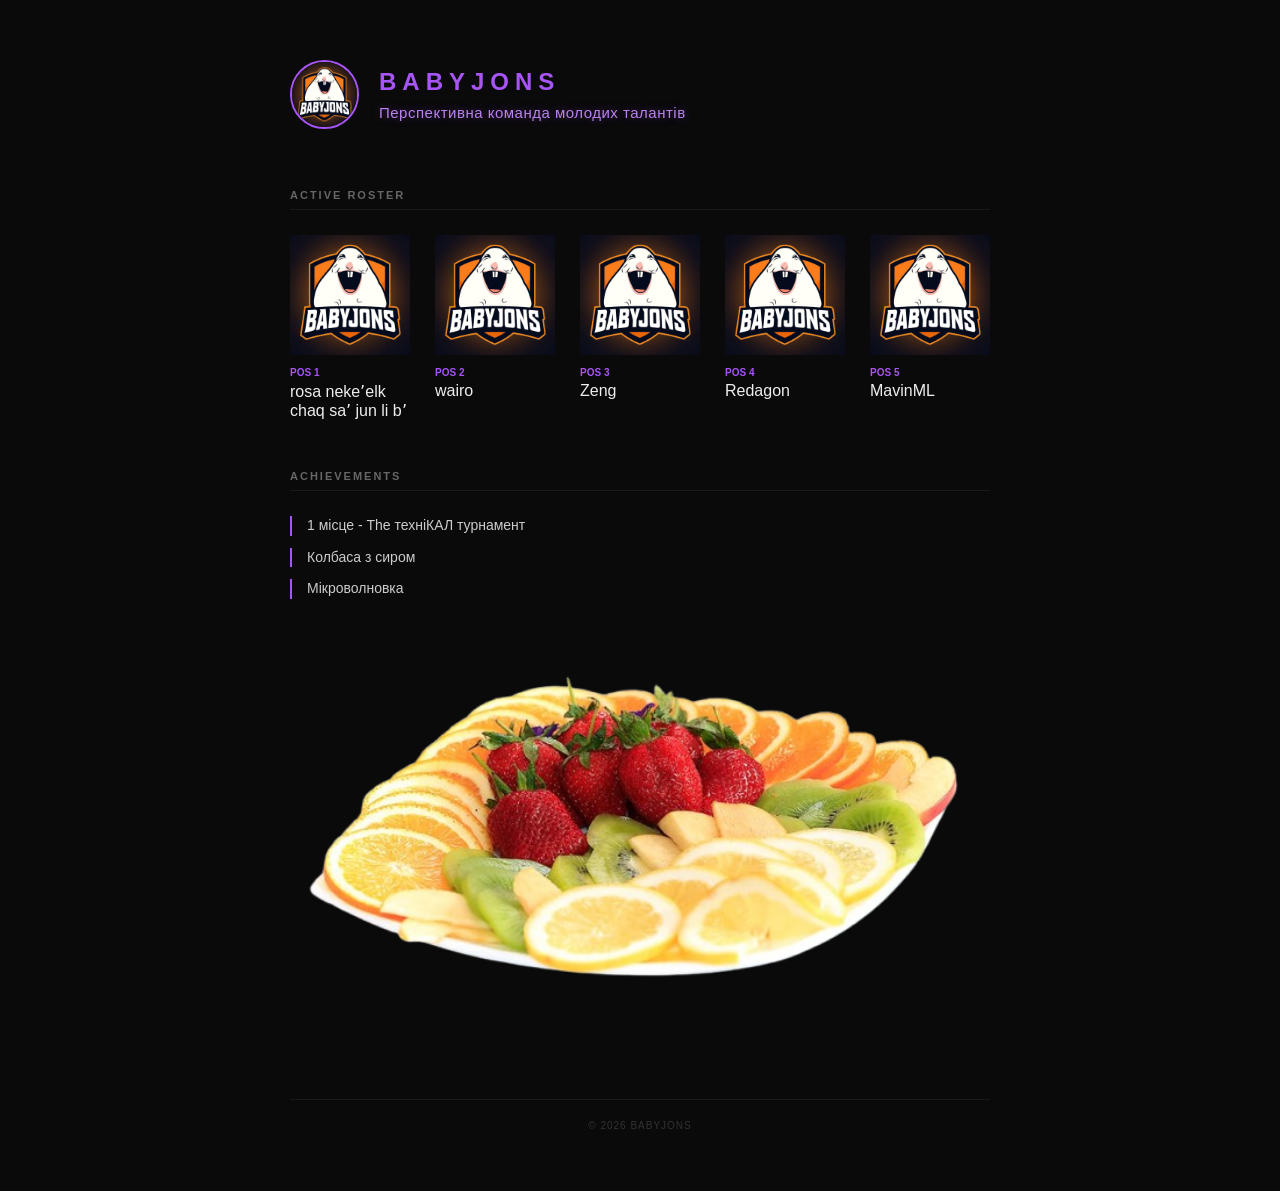
==== index.html @ e4e69b89 "Update index.html" ====
<!DOCTYPE html>
<html lang="en">
<head>
    <meta charset="UTF-8">
    <meta name="viewport" content="width=device-width, initial-scale=1.0">
    <title>BABYJONS | Official Website</title>
    <style>
        body {
            margin: 0;
            background-color: #0a0a0a;
            color: #ffffff;
            font-family: -apple-system, BlinkMacSystemFont, "Segoe UI", Roboto, sans-serif;
            display: flex;
            justify-content: center;
        }

        .container {
            width: 100%;
            max-width: 700px;
            padding: 60px 20px;
        }

        header { 
            margin-bottom: 60px; 
            display: flex;
            align-items: center;
            gap: 20px;
        }

        .header-logo {
            width: 65px;
            height: 65px;
            border-radius: 50%;
            object-fit: cover;
            border: 2px solid #a855f7;
            background-color: #1a1a1a;
        }

        .header-text h1 { 
            font-size: 24px; 
            letter-spacing: 6px; 
            text-transform: uppercase; 
            color: #a855f7;
            margin: 0;
        }

        .subtitle { 
            font-size: 15px; 
            color: #b982ee;  
            margin-top: 8px; 
            letter-spacing: 0.5px;
            font-weight: 500;
            text-shadow: 0 0 10px rgba(168, 85, 247, 0.4); 
        }

        section { margin-bottom: 50px; }

        h2 {
            font-size: 11px;
            text-transform: uppercase;
            letter-spacing: 2px;
            color: #666;
            border-bottom: 1px solid #1a1a1a;
            padding-bottom: 8px;
            margin-bottom: 25px;
        }

        .roster {
            display: grid;
            grid-template-columns: repeat(auto-fill, minmax(120px, 1fr));
            gap: 25px;
        }

        .player { text-align: left; }

        .photo {
            width: 100%;
            aspect-ratio: 1/1;
            background-color: #1a1a1a;
            object-fit: cover;
            margin-bottom: 12px;
            display: block;
            border-radius: 2px;
        }

        .name { font-size: 16px; font-weight: 500; color: #eee; }
        .pos { 
            font-size: 10px; 
            color: #a855f7; 
            text-transform: uppercase; 
            margin-bottom: 4px; 
            display: block;
            font-weight: bold;
        }

        .achievements-list {
            list-style: none;
            padding: 0;
            font-size: 14px;
            color: #ccc;
        }

        .achievements-list li {
            margin-bottom: 12px;
            padding-left: 15px;
            border-left: 2px solid #a855f7;
            line-height: 1.4;
        }

        .achievement-image {
            width: 100%;
            max-height: 400px;
            object-fit: cover;
            margin-top: 20px;
            display: block;
        }

        footer { 
            margin-top: 80px; 
            border-top: 1px solid #1a1a1a; 
            padding-top: 20px; 
            color: #333; 
            font-size: 10px;
            text-align: center;
            letter-spacing: 1px;
        }
    </style>
</head>
<body>

<div class="container">
    <header>
        <img src="babyjonphotkachotka.jpg" class="header-logo">
        <div class="header-text">
            <h1>BABYJONS</h1>
            <div class="subtitle">Перспективна команда молодих талантів</div>
        </div>
    </header>

    <section>
        <h2>Active Roster</h2>
        <div class="roster">
            <div class="player">
                <img src="babyjonphotkachotka.jpg" class="photo">
                <span class="pos">Pos 1</span>
                <div class="name">rosa nekeʼelk chaq saʼ jun li bʼ</div>
            </div>
            <div class="player">
                <img src="babyjonphotkachotka.jpg" class="photo">
                <span class="pos">Pos 2</span>
                <div class="name">wairo</div>
            </div>
            <div class="player">
                <img src="babyjonphotkachotka.jpg" class="photo">
                <span class="pos">Pos 3</span>
                <div class="name">Zeng</div>
            </div>
            <div class="player">
                <img src="babyjonphotkachotka.jpg" class="photo">
                <span class="pos">Pos 4</span>
                <div class="name">Redagon</div>
            </div>
            <div class="player">
                <img src="babyjonphotkachotka.jpg" class="photo">
                <span class="pos">Pos 5</span>
                <div class="name">MavinML</div>
            </div>
        </div>
    </section>

    <section>
        <h2>Achievements</h2>
        <ul class="achievements-list">
            <li>1 місце - The техніКАЛ турнамент</li>
            <li>Колбаса з сиром</li>
            <li>Мікроволновка</li>
        </ul>
        <img src="konskazalypa.png" class="achievement-image">
    </section>

    <footer>
        &copy; 2026 BABYJONS
    </footer>
</div>

</body>
</html>
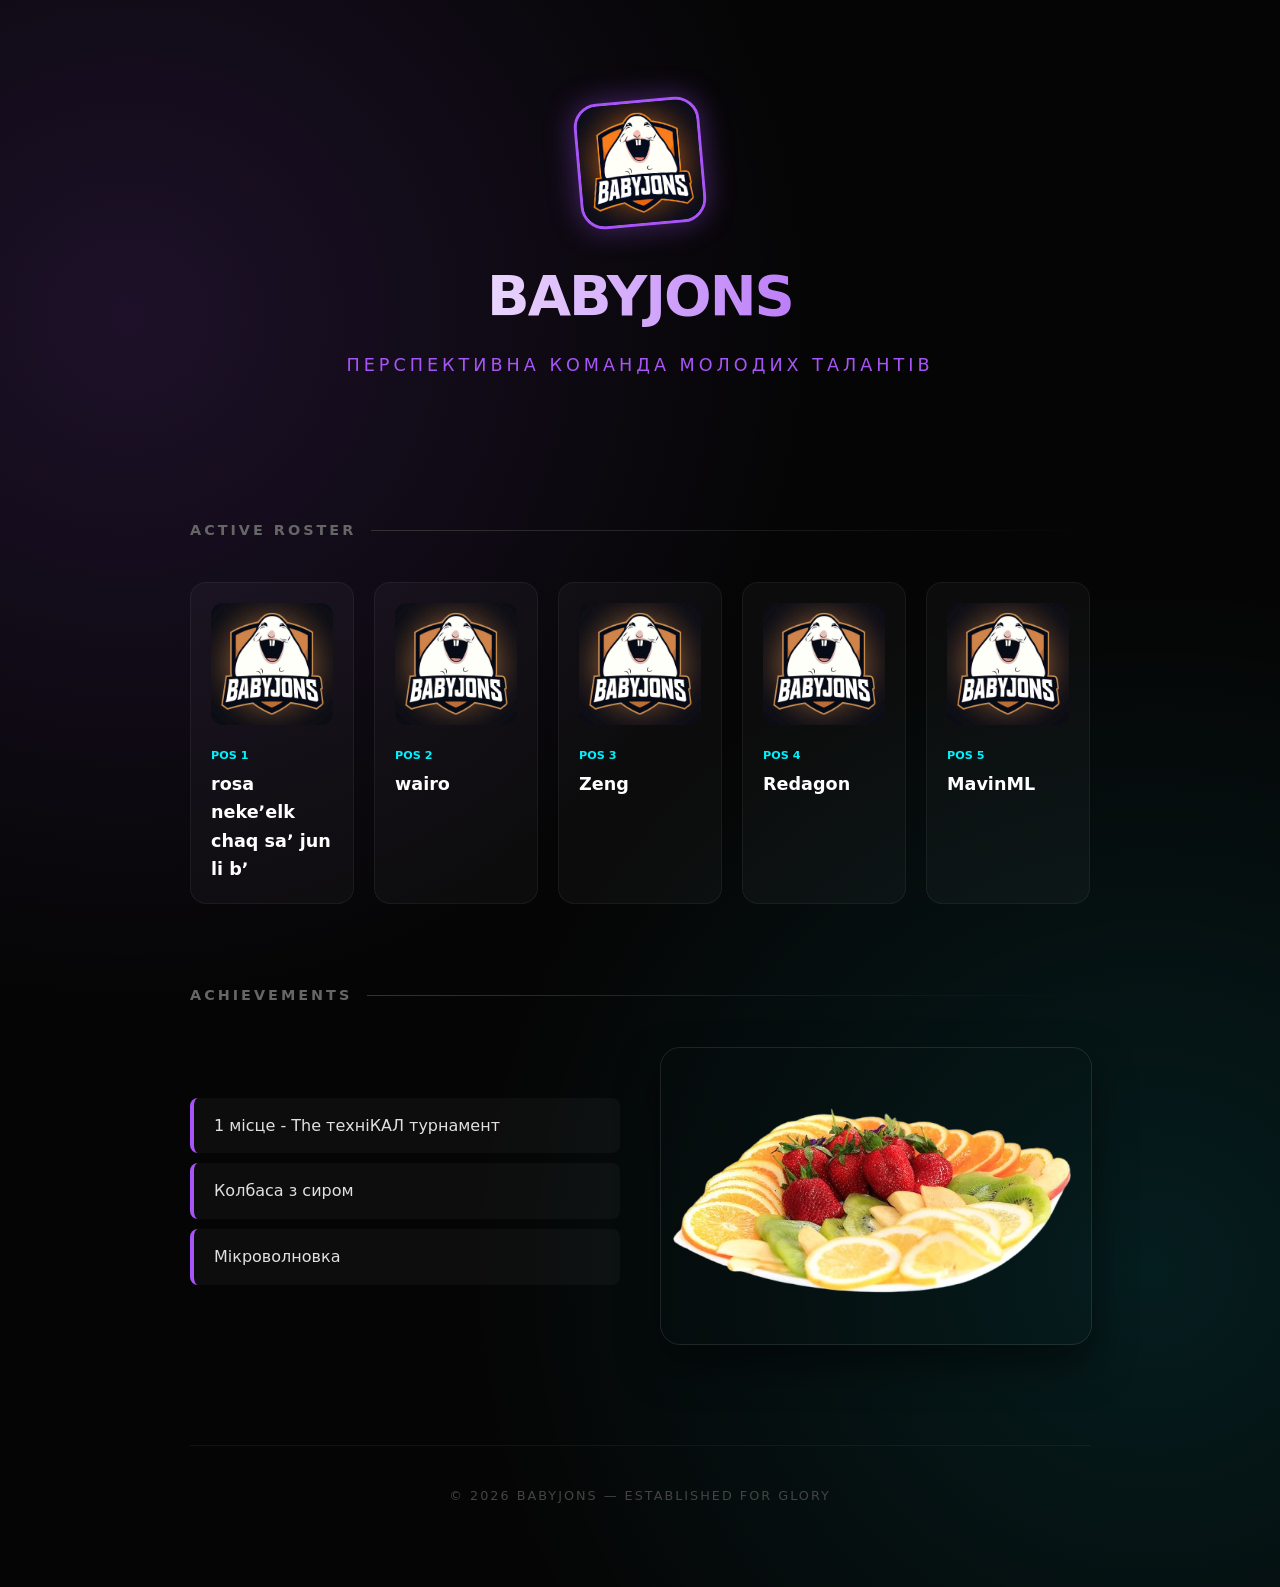
==== commit 8e41aa93: "Update index.html" ====
--- a/index.html
+++ b/index.html
@@ -1,128 +1,204 @@
 <!DOCTYPE html>
-<html lang="en">
+<html lang="uk">
 <head>
     <meta charset="UTF-8">
     <meta name="viewport" content="width=device-width, initial-scale=1.0">
     <title>BABYJONS | Official Website</title>
     <style>
+        :root {
+            --primary: #a855f7;
+            --accent: #00f2ff;
+            --bg: #050505;
+            --card-bg: rgba(255, 255, 255, 0.03);
+            --text: #e0e0e0;
+        }
+
         body {
             margin: 0;
-            background-color: #0a0a0a;
-            color: #ffffff;
-            font-family: -apple-system, BlinkMacSystemFont, "Segoe UI", Roboto, sans-serif;
+            background-color: var(--bg);
+            background-image: 
+                radial-gradient(circle at 10% 20%, rgba(168, 85, 247, 0.15) 0%, transparent 40%),
+                radial-gradient(circle at 90% 80%, rgba(0, 242, 255, 0.1) 0%, transparent 40%);
+            color: var(--text);
+            font-family: 'Inter', -apple-system, system-ui, sans-serif;
+            line-height: 1.6;
+            min-height: 100vh;
+        }
+
+        .container {
+            max-width: 900px;
+            margin: 0 auto;
+            padding: 40px 20px;
+        }
+
+        /* Header Section */
+        header {
             display: flex;
-            justify-content: center;
-        }
-
-        .container {
-            width: 100%;
-            max-width: 700px;
-            padding: 60px 20px;
-        }
-
-        header { 
-            margin-bottom: 60px; 
+            flex-direction: column;
+            align-items: center;
+            text-align: center;
+            padding: 60px 0;
+            position: relative;
+        }
+
+        .header-logo {
+            width: 120px;
+            height: 120px;
+            border-radius: 24px;
+            transform: rotate(-5deg);
+            border: 3px solid var(--primary);
+            box-shadow: 0 0 30px rgba(168, 85, 247, 0.4);
+            margin-bottom: 25px;
+            transition: transform 0.3s ease;
+        }
+
+        .header-logo:hover {
+            transform: rotate(0deg) scale(1.05);
+        }
+
+        .header-text h1 {
+            font-size: 3.5rem;
+            font-weight: 900;
+            margin: 0;
+            letter-spacing: -2px;
+            background: linear-gradient(to right, #fff, var(--primary));
+            -webkit-background-clip: text;
+            -webkit-text-fill-color: transparent;
+            text-transform: uppercase;
+        }
+
+        .subtitle {
+            font-size: 1.1rem;
+            color: var(--primary);
+            font-weight: 300;
+            letter-spacing: 4px;
+            margin-top: 10px;
+            text-transform: uppercase;
+        }
+
+        /* Roster Section */
+        section {
+            margin-top: 80px;
+        }
+
+        h2 {
+            font-size: 0.9rem;
+            text-transform: uppercase;
+            letter-spacing: 3px;
+            color: #666;
+            margin-bottom: 40px;
             display: flex;
             align-items: center;
-            gap: 20px;
-        }
-
-        .header-logo {
-            width: 65px;
-            height: 65px;
-            border-radius: 50%;
-            object-fit: cover;
-            border: 2px solid #a855f7;
-            background-color: #1a1a1a;
-        }
-
-        .header-text h1 { 
-            font-size: 24px; 
-            letter-spacing: 6px; 
-            text-transform: uppercase; 
-            color: #a855f7;
-            margin: 0;
-        }
-
-        .subtitle { 
-            font-size: 15px; 
-            color: #b982ee;  
-            margin-top: 8px; 
-            letter-spacing: 0.5px;
-            font-weight: 500;
-            text-shadow: 0 0 10px rgba(168, 85, 247, 0.4); 
-        }
-
-        section { margin-bottom: 50px; }
-
-        h2 {
-            font-size: 11px;
-            text-transform: uppercase;
-            letter-spacing: 2px;
-            color: #666;
-            border-bottom: 1px solid #1a1a1a;
-            padding-bottom: 8px;
-            margin-bottom: 25px;
+            gap: 15px;
+        }
+
+        h2::after {
+            content: "";
+            height: 1px;
+            flex-grow: 1;
+            background: linear-gradient(to right, #333, transparent);
         }
 
         .roster {
             display: grid;
-            grid-template-columns: repeat(auto-fill, minmax(120px, 1fr));
-            gap: 25px;
-        }
-
-        .player { text-align: left; }
+            grid-template-columns: repeat(auto-fit, minmax(160px, 1fr));
+            gap: 20px;
+        }
+
+        .player {
+            background: var(--card-bg);
+            border: 1px solid rgba(255,255,255,0.05);
+            padding: 20px;
+            border-radius: 16px;
+            transition: all 0.3s cubic-bezier(0.4, 0, 0.2, 1);
+            position: relative;
+            overflow: hidden;
+        }
+
+        .player:hover {
+            background: rgba(168, 85, 247, 0.08);
+            border-color: var(--primary);
+            transform: translateY(-5px);
+        }
 
         .photo {
             width: 100%;
             aspect-ratio: 1/1;
-            background-color: #1a1a1a;
+            border-radius: 12px;
             object-fit: cover;
-            margin-bottom: 12px;
+            margin-bottom: 15px;
+            filter: grayscale(40%);
+            transition: 0.3s;
+        }
+
+        .player:hover .photo {
+            filter: grayscale(0%);
+        }
+
+        .pos {
+            font-size: 0.7rem;
+            color: var(--accent);
+            font-weight: 800;
+            text-transform: uppercase;
             display: block;
-            border-radius: 2px;
-        }
-
-        .name { font-size: 16px; font-weight: 500; color: #eee; }
-        .pos { 
-            font-size: 10px; 
-            color: #a855f7; 
-            text-transform: uppercase; 
-            margin-bottom: 4px; 
-            display: block;
-            font-weight: bold;
+            margin-bottom: 5px;
+        }
+
+        .name {
+            font-size: 1.1rem;
+            font-weight: 700;
+            color: #fff;
+            word-wrap: break-word;
+        }
+
+        /* Achievements Section */
+        .achievements-grid {
+            display: grid;
+            grid-template-columns: 1fr 1fr;
+            gap: 40px;
+            align-items: center;
         }
 
         .achievements-list {
             list-style: none;
             padding: 0;
-            font-size: 14px;
-            color: #ccc;
         }
 
         .achievements-list li {
-            margin-bottom: 12px;
-            padding-left: 15px;
-            border-left: 2px solid #a855f7;
-            line-height: 1.4;
+            padding: 15px 20px;
+            background: var(--card-bg);
+            margin-bottom: 10px;
+            border-radius: 8px;
+            border-left: 4px solid var(--primary);
+            font-weight: 500;
         }
 
         .achievement-image {
             width: 100%;
-            max-height: 400px;
-            object-fit: cover;
-            margin-top: 20px;
-            display: block;
-        }
-
-        footer { 
-            margin-top: 80px; 
-            border-top: 1px solid #1a1a1a; 
-            padding-top: 20px; 
-            color: #333; 
-            font-size: 10px;
+            border-radius: 20px;
+            box-shadow: 0 20px 40px rgba(0,0,0,0.5);
+            border: 1px solid rgba(255,255,255,0.1);
+        }
+
+        /* Footer */
+        footer {
+            margin-top: 100px;
+            padding: 40px 0;
             text-align: center;
-            letter-spacing: 1px;
+            border-top: 1px solid rgba(255,255,255,0.05);
+            font-size: 0.8rem;
+            color: #444;
+            letter-spacing: 2px;
+        }
+
+        /* Responsive */
+        @media (max-width: 768px) {
+            .achievements-grid {
+                grid-template-columns: 1fr;
+            }
+            .header-text h1 {
+                font-size: 2.5rem;
+            }
         }
     </style>
 </head>
@@ -130,7 +206,7 @@
 
 <div class="container">
     <header>
-        <img src="babyjonphotkachotka.jpg" class="header-logo">
+        <img src="babyjonphotkachotka.jpg" class="header-logo" alt="Logo">
         <div class="header-text">
             <h1>BABYJONS</h1>
             <div class="subtitle">Перспективна команда молодих талантів</div>
@@ -170,16 +246,18 @@
 
     <section>
         <h2>Achievements</h2>
-        <ul class="achievements-list">
-            <li>1 місце - The техніКАЛ турнамент</li>
-            <li>Колбаса з сиром</li>
-            <li>Мікроволновка</li>
-        </ul>
-        <img src="konskazalypa.png" class="achievement-image">
+        <div class="achievements-grid">
+            <ul class="achievements-list">
+                <li>1 місце - The техніКАЛ турнамент</li>
+                <li>Колбаса з сиром</li>
+                <li>Мікроволновка</li>
+            </ul>
+            <img src="konskazalypa.png" class="achievement-image">
+        </div>
     </section>
 
     <footer>
-        &copy; 2026 BABYJONS
+        &copy; 2026 BABYJONS — ESTABLISHED FOR GLORY
     </footer>
 </div>
 
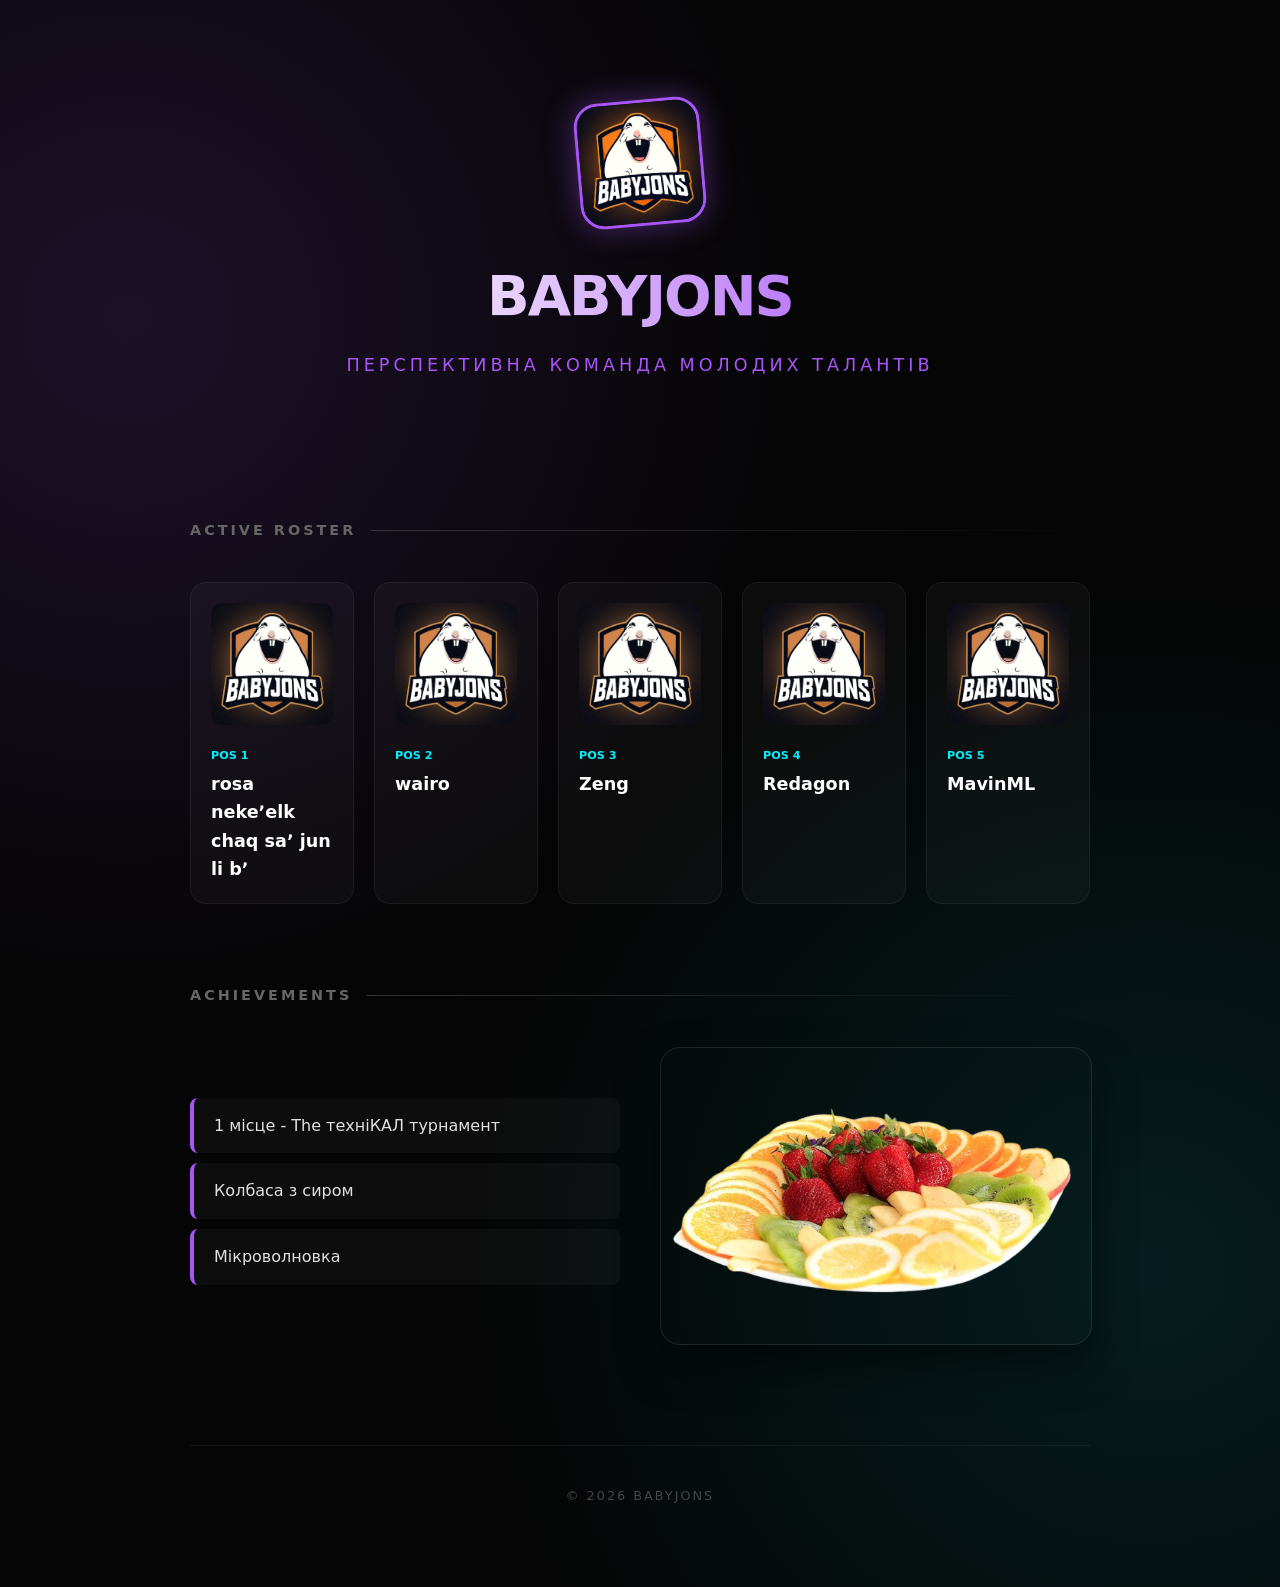
==== commit c783c2ff: "Update index.html" ====
--- a/index.html
+++ b/index.html
@@ -257,7 +257,7 @@
     </section>
 
     <footer>
-        &copy; 2026 BABYJONS — ESTABLISHED FOR GLORY
+        &copy; 2026 BABYJONS
     </footer>
 </div>
 
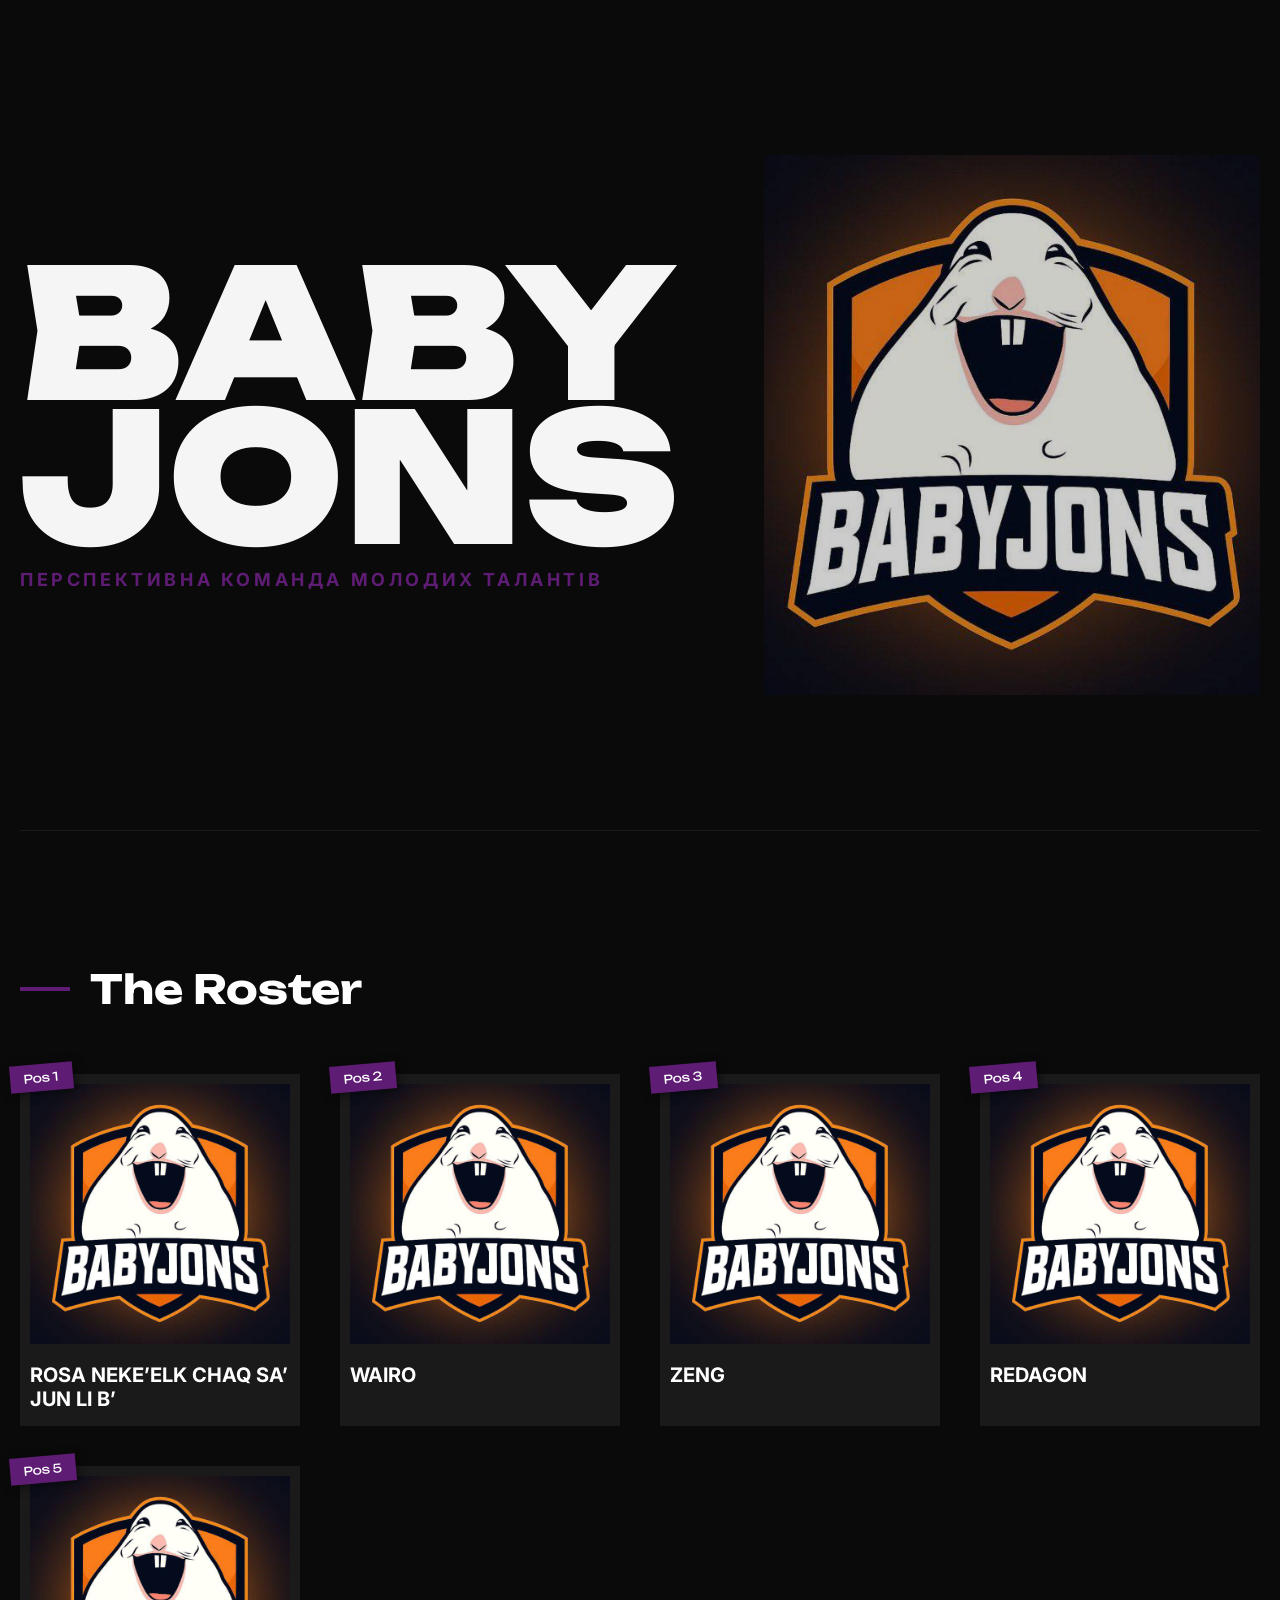
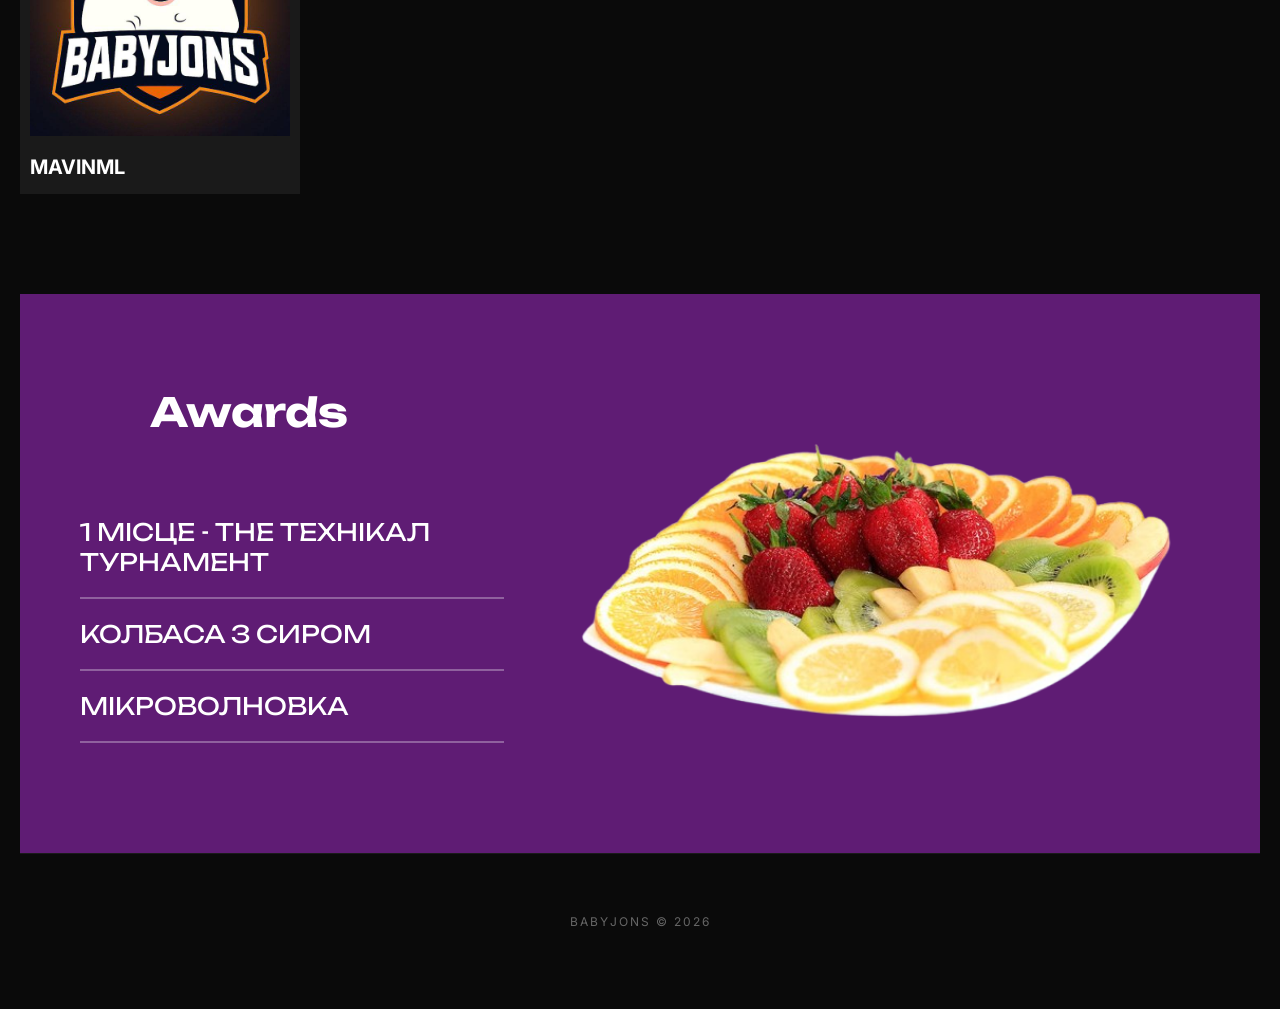
==== commit e3fa423a: "Update index.html for branding and layout changes" ====
--- a/index.html
+++ b/index.html
@@ -3,202 +3,213 @@
 <head>
     <meta charset="UTF-8">
     <meta name="viewport" content="width=device-width, initial-scale=1.0">
-    <title>BABYJONS | Official Website</title>
+    <title>BABYJONS | Collective</title>
     <style>
+        @import url('https://fonts.googleapis.com/css2?family=Unbounded:wght@400;900&family=Inter:wght@300;700&display=swap');
+
         :root {
-            --primary: #a855f7;
-            --accent: #00f2ff;
-            --bg: #050505;
-            --card-bg: rgba(255, 255, 255, 0.03);
-            --text: #e0e0e0;
+            --red: #5f1c74;
+            --dark: #0a0a0a;
+            --gray: #1a1a1a;
         }
 
         body {
             margin: 0;
-            background-color: var(--bg);
-            background-image: 
-                radial-gradient(circle at 10% 20%, rgba(168, 85, 247, 0.15) 0%, transparent 40%),
-                radial-gradient(circle at 90% 80%, rgba(0, 242, 255, 0.1) 0%, transparent 40%);
-            color: var(--text);
-            font-family: 'Inter', -apple-system, system-ui, sans-serif;
-            line-height: 1.6;
-            min-height: 100vh;
+            background-color: var(--dark);
+            color: #fff;
+            font-family: 'Inter', sans-serif;
+            overflow-x: hidden;
         }
 
         .container {
-            max-width: 900px;
+            max-width: 1300px;
             margin: 0 auto;
-            padding: 40px 20px;
-        }
-
-        /* Header Section */
+            padding: 20px;
+        }
+
+        /* Hero Section */
         header {
+            height: 90vh;
             display: flex;
             flex-direction: column;
-            align-items: center;
-            text-align: center;
-            padding: 60px 0;
+            justify-content: center;
             position: relative;
+            border-bottom: 1px solid var(--gray);
+        }
+
+        .hero-title {
+            font-family: 'Unbounded', sans-serif;
+            font-size: clamp(60px, 15vw, 180px);
+            font-weight: 900;
+            line-height: 0.8;
+            margin: 0;
+            text-transform: uppercase;
+            z-index: 2;
+            mix-blend-mode: difference;
+            animation: slideIn 1s ease-out;
+        }
+
+        @keyframes slideIn {
+            from { transform: translateX(-30px); opacity: 0; }
+            to { transform: translateX(0); opacity: 1; }
         }
 
         .header-logo {
-            width: 120px;
-            height: 120px;
-            border-radius: 24px;
-            transform: rotate(-5deg);
-            border: 3px solid var(--primary);
-            box-shadow: 0 0 30px rgba(168, 85, 247, 0.4);
-            margin-bottom: 25px;
-            transition: transform 0.3s ease;
-        }
-
-        .header-logo:hover {
-            transform: rotate(0deg) scale(1.05);
-        }
-
-        .header-text h1 {
-            font-size: 3.5rem;
-            font-weight: 900;
-            margin: 0;
-            letter-spacing: -2px;
-            background: linear-gradient(to right, #fff, var(--primary));
-            -webkit-background-clip: text;
-            -webkit-text-fill-color: transparent;
-            text-transform: uppercase;
+            position: absolute;
+            right: 0;
+            width: 40%;
+            max-width: 500px;
+            height: 60vh;
+            object-fit: cover;
+            /* Сірість прибрано */
+            filter: brightness(0.8); 
+            z-index: 1;
+            transition: 0.8s ease;
+        }
+
+        header:hover .header-logo {
+            filter: brightness(1);
+            transform: scale(1.02);
         }
 
         .subtitle {
-            font-size: 1.1rem;
-            color: var(--primary);
-            font-weight: 300;
-            letter-spacing: 4px;
-            margin-top: 10px;
-            text-transform: uppercase;
-        }
-
-        /* Roster Section */
-        section {
-            margin-top: 80px;
-        }
+            font-size: 18px;
+            text-transform: uppercase;
+            letter-spacing: 0.2em;
+            color: var(--red);
+            margin-top: 20px;
+            font-weight: 700;
+        }
+
+        /* Roster Grid */
+        section { padding: 100px 0; }
 
         h2 {
-            font-size: 0.9rem;
-            text-transform: uppercase;
-            letter-spacing: 3px;
-            color: #666;
-            margin-bottom: 40px;
+            font-family: 'Unbounded', sans-serif;
+            font-size: 40px;
+            margin-bottom: 60px;
             display: flex;
             align-items: center;
-            gap: 15px;
-        }
-
-        h2::after {
+            gap: 20px;
+        }
+
+        h2::before {
             content: "";
-            height: 1px;
-            flex-grow: 1;
-            background: linear-gradient(to right, #333, transparent);
+            width: 50px;
+            height: 4px;
+            background: var(--red);
         }
 
         .roster {
             display: grid;
-            grid-template-columns: repeat(auto-fit, minmax(160px, 1fr));
-            gap: 20px;
+            grid-template-columns: repeat(auto-fit, minmax(220px, 1fr));
+            gap: 40px;
         }
 
         .player {
-            background: var(--card-bg);
-            border: 1px solid rgba(255,255,255,0.05);
-            padding: 20px;
-            border-radius: 16px;
-            transition: all 0.3s cubic-bezier(0.4, 0, 0.2, 1);
             position: relative;
-            overflow: hidden;
+            background: var(--gray);
+            padding: 10px;
+            transition: 0.4s cubic-bezier(0.23, 1, 0.32, 1);
         }
 
         .player:hover {
-            background: rgba(168, 85, 247, 0.08);
-            border-color: var(--primary);
-            transform: translateY(-5px);
+            transform: translateY(-10px);
+            background: #222;
         }
 
         .photo {
             width: 100%;
             aspect-ratio: 1/1;
-            border-radius: 12px;
             object-fit: cover;
-            margin-bottom: 15px;
-            filter: grayscale(40%);
+            /* Сірість прибрано повністю */
+            filter: none; 
+            transition: 0.4s;
+        }
+
+        .pos-tag {
+            position: absolute;
+            top: -10px;
+            left: -10px;
+            background: var(--red);
+            color: white;
+            padding: 6px 14px;
+            font-family: 'Unbounded', sans-serif;
+            font-size: 12px;
+            transform: rotate(-5deg);
+            z-index: 10;
+            box-shadow: 2px 2px 10px rgba(0,0,0,0.5);
             transition: 0.3s;
         }
 
-        .player:hover .photo {
-            filter: grayscale(0%);
-        }
-
-        .pos {
-            font-size: 0.7rem;
-            color: var(--accent);
-            font-weight: 800;
-            text-transform: uppercase;
-            display: block;
-            margin-bottom: 5px;
+        .player:hover .pos-tag {
+            transform: rotate(0deg) scale(1.1);
         }
 
         .name {
-            font-size: 1.1rem;
+            font-size: 20px;
             font-weight: 700;
-            color: #fff;
-            word-wrap: break-word;
+            margin: 15px 0 5px;
+            text-transform: uppercase;
         }
 
         /* Achievements Section */
         .achievements-grid {
             display: grid;
-            grid-template-columns: 1fr 1fr;
-            gap: 40px;
-            align-items: center;
+            grid-template-columns: 1fr 1.5fr;
+            gap: 60px;
+            background: var(--red);
+            padding: 60px;
+            color: white;
         }
 
         .achievements-list {
             list-style: none;
             padding: 0;
+            margin: 0;
         }
 
         .achievements-list li {
-            padding: 15px 20px;
-            background: var(--card-bg);
-            margin-bottom: 10px;
-            border-radius: 8px;
-            border-left: 4px solid var(--primary);
-            font-weight: 500;
+            font-family: 'Unbounded', sans-serif;
+            font-size: 24px;
+            border-bottom: 2px solid rgba(255,255,255,0.3);
+            padding: 20px 0;
+            text-transform: uppercase;
+            transition: 0.3s;
+        }
+
+        .achievements-list li:hover {
+            padding-left: 15px;
+            background: rgba(255,255,255,0.1);
         }
 
         .achievement-image {
             width: 100%;
-            border-radius: 20px;
-            box-shadow: 0 20px 40px rgba(0,0,0,0.5);
-            border: 1px solid rgba(255,255,255,0.1);
-        }
-
-        /* Footer */
+            height: 100%;
+            object-fit: cover;
+            transition: 0.5s ease;
+        }
+
+        .achievement-image:hover {
+            transform: scale(1.03);
+        }
+
         footer {
-            margin-top: 100px;
-            padding: 40px 0;
-            text-align: center;
-            border-top: 1px solid rgba(255,255,255,0.05);
-            font-size: 0.8rem;
-            color: #444;
+            padding: 60px 0;
+            display: flex;
+            justify-content: center;
+            align-items: center;
+            border-top: 1px solid var(--gray);
+            font-size: 12px;
             letter-spacing: 2px;
-        }
-
-        /* Responsive */
+            color: #666;
+        }
+
         @media (max-width: 768px) {
-            .achievements-grid {
-                grid-template-columns: 1fr;
-            }
-            .header-text h1 {
-                font-size: 2.5rem;
-            }
+            .hero-title { font-size: 80px; }
+            .header-logo { width: 100%; height: 40vh; top: 0; }
+            .achievements-grid { grid-template-columns: 1fr; padding: 30px; }
+            .roster { grid-template-columns: 1fr 1fr; }
         }
     </style>
 </head>
@@ -206,58 +217,58 @@
 
 <div class="container">
     <header>
-        <img src="babyjonphotkachotka.jpg" class="header-logo" alt="Logo">
-        <div class="header-text">
-            <h1>BABYJONS</h1>
-            <div class="subtitle">Перспективна команда молодих талантів</div>
-        </div>
+        <img src="babyjonphotkachotka.jpg" class="header-logo" alt="Main Logo">
+        <h1 class="hero-title">BABY<br>JONS</h1>
+        <div class="subtitle">Перспективна команда молодих талантів</div>
     </header>
 
     <section>
-        <h2>Active Roster</h2>
+        <h2>The Roster</h2>
         <div class="roster">
             <div class="player">
-                <img src="babyjonphotkachotka.jpg" class="photo">
-                <span class="pos">Pos 1</span>
+                <span class="pos-tag">Pos 1</span>
+                <img src="babyjonphotkachotka.jpg" class="photo">
                 <div class="name">rosa nekeʼelk chaq saʼ jun li bʼ</div>
             </div>
             <div class="player">
-                <img src="babyjonphotkachotka.jpg" class="photo">
-                <span class="pos">Pos 2</span>
+                <span class="pos-tag">Pos 2</span>
+                <img src="babyjonphotkachotka.jpg" class="photo">
                 <div class="name">wairo</div>
             </div>
             <div class="player">
-                <img src="babyjonphotkachotka.jpg" class="photo">
-                <span class="pos">Pos 3</span>
+                <span class="pos-tag">Pos 3</span>
+                <img src="babyjonphotkachotka.jpg" class="photo">
                 <div class="name">Zeng</div>
             </div>
             <div class="player">
-                <img src="babyjonphotkachotka.jpg" class="photo">
-                <span class="pos">Pos 4</span>
+                <span class="pos-tag">Pos 4</span>
+                <img src="babyjonphotkachotka.jpg" class="photo">
                 <div class="name">Redagon</div>
             </div>
             <div class="player">
-                <img src="babyjonphotkachotka.jpg" class="photo">
-                <span class="pos">Pos 5</span>
+                <span class="pos-tag">Pos 5</span>
+                <img src="babyjonphotkachotka.jpg" class="photo">
                 <div class="name">MavinML</div>
             </div>
         </div>
     </section>
 
-    <section>
-        <h2>Achievements</h2>
+    <section style="padding: 0;">
         <div class="achievements-grid">
-            <ul class="achievements-list">
-                <li>1 місце - The техніКАЛ турнамент</li>
-                <li>Колбаса з сиром</li>
-                <li>Мікроволновка</li>
-            </ul>
-            <img src="konskazalypa.png" class="achievement-image">
+            <div class="text-side">
+                <h2 style="color: white; border: none;">Awards</h2>
+                <ul class="achievements-list">
+                    <li>1 місце - The техніКАЛ турнамент</li>
+                    <li>Колбаса з сиром</li>
+                    <li>Мікроволновка</li>
+                </ul>
+            </div>
+            <img src="konskazalypa.png" class="achievement-image" alt="Award Image">
         </div>
     </section>
 
     <footer>
-        &copy; 2026 BABYJONS
+        <div>BABYJONS © 2026</div>
     </footer>
 </div>
 
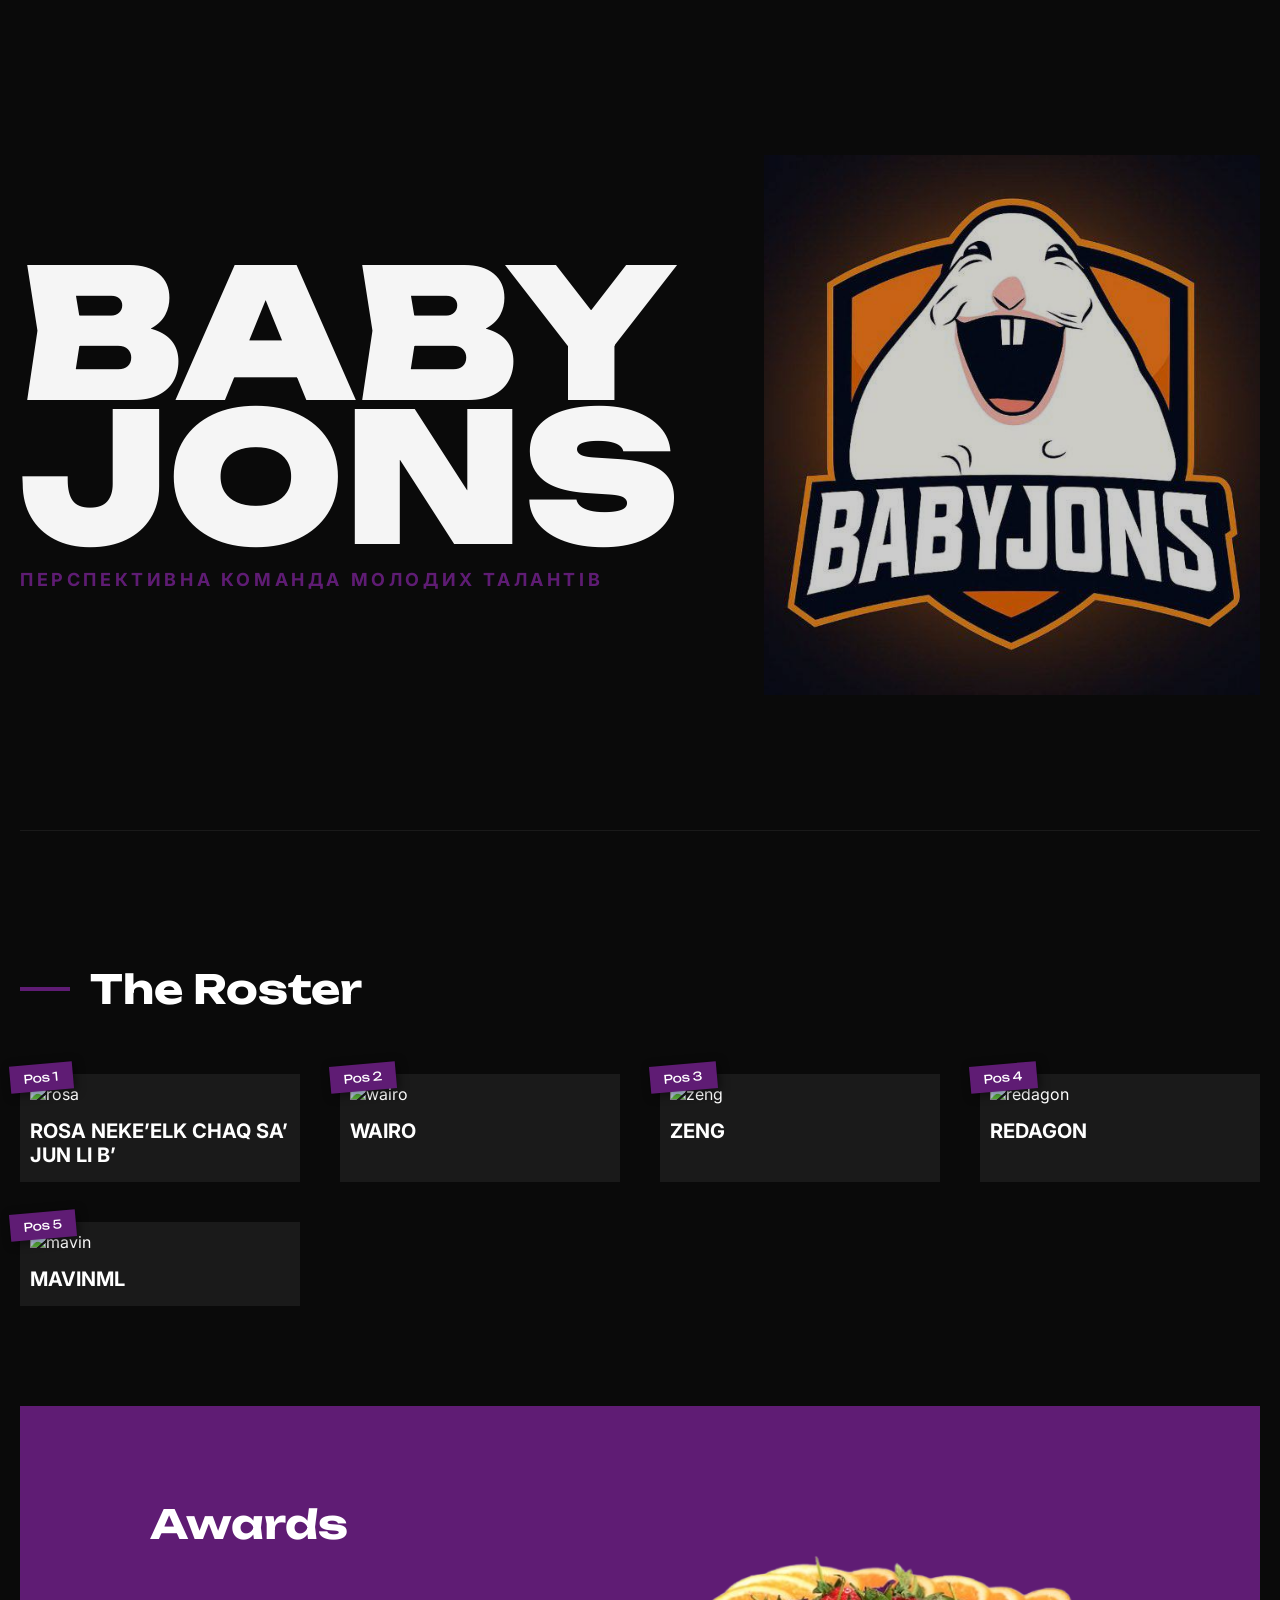
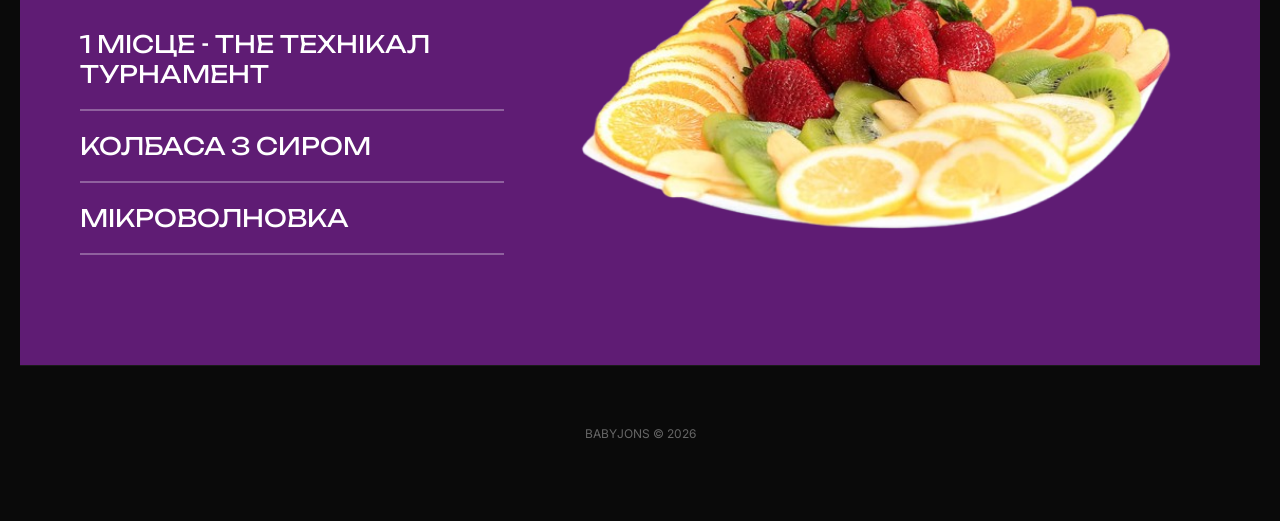
==== commit f6bcf07c: "Update index.html" ====
--- a/index.html
+++ b/index.html
@@ -61,7 +61,6 @@
             max-width: 500px;
             height: 60vh;
             object-fit: cover;
-            /* Сірість прибрано */
             filter: brightness(0.8); 
             z-index: 1;
             transition: 0.8s ease;
@@ -122,8 +121,6 @@
             width: 100%;
             aspect-ratio: 1/1;
             object-fit: cover;
-            /* Сірість прибрано повністю */
-            filter: none; 
             transition: 0.4s;
         }
 
@@ -139,11 +136,6 @@
             transform: rotate(-5deg);
             z-index: 10;
             box-shadow: 2px 2px 10px rgba(0,0,0,0.5);
-            transition: 0.3s;
-        }
-
-        .player:hover .pos-tag {
-            transform: rotate(0deg) scale(1.1);
         }
 
         .name {
@@ -175,23 +167,12 @@
             border-bottom: 2px solid rgba(255,255,255,0.3);
             padding: 20px 0;
             text-transform: uppercase;
-            transition: 0.3s;
-        }
-
-        .achievements-list li:hover {
-            padding-left: 15px;
-            background: rgba(255,255,255,0.1);
         }
 
         .achievement-image {
             width: 100%;
             height: 100%;
             object-fit: cover;
-            transition: 0.5s ease;
-        }
-
-        .achievement-image:hover {
-            transform: scale(1.03);
         }
 
         footer {
@@ -201,15 +182,14 @@
             align-items: center;
             border-top: 1px solid var(--gray);
             font-size: 12px;
-            letter-spacing: 2px;
             color: #666;
         }
 
         @media (max-width: 768px) {
             .hero-title { font-size: 80px; }
-            .header-logo { width: 100%; height: 40vh; top: 0; }
-            .achievements-grid { grid-template-columns: 1fr; padding: 30px; }
+            .header-logo { width: 100%; height: 40vh; position: relative; }
             .roster { grid-template-columns: 1fr 1fr; }
+            .achievements-grid { grid-template-columns: 1fr; }
         }
     </style>
 </head>
@@ -227,27 +207,27 @@
         <div class="roster">
             <div class="player">
                 <span class="pos-tag">Pos 1</span>
-                <img src="babyjonphotkachotka.jpg" class="photo">
+                <img src="роза.png" class="photo" alt="rosa">
                 <div class="name">rosa nekeʼelk chaq saʼ jun li bʼ</div>
             </div>
             <div class="player">
                 <span class="pos-tag">Pos 2</span>
-                <img src="babyjonphotkachotka.jpg" class="photo">
+                <img src="вайро.png" class="photo" alt="wairo">
                 <div class="name">wairo</div>
             </div>
             <div class="player">
                 <span class="pos-tag">Pos 3</span>
-                <img src="babyjonphotkachotka.jpg" class="photo">
+                <img src="зенг.png" class="photo" alt="zeng">
                 <div class="name">Zeng</div>
             </div>
             <div class="player">
                 <span class="pos-tag">Pos 4</span>
-                <img src="babyjonphotkachotka.jpg" class="photo">
+                <img src="редагон.png" class="photo" alt="redagon">
                 <div class="name">Redagon</div>
             </div>
             <div class="player">
                 <span class="pos-tag">Pos 5</span>
-                <img src="babyjonphotkachotka.jpg" class="photo">
+                <img src="мавін.png" class="photo" alt="mavin">
                 <div class="name">MavinML</div>
             </div>
         </div>
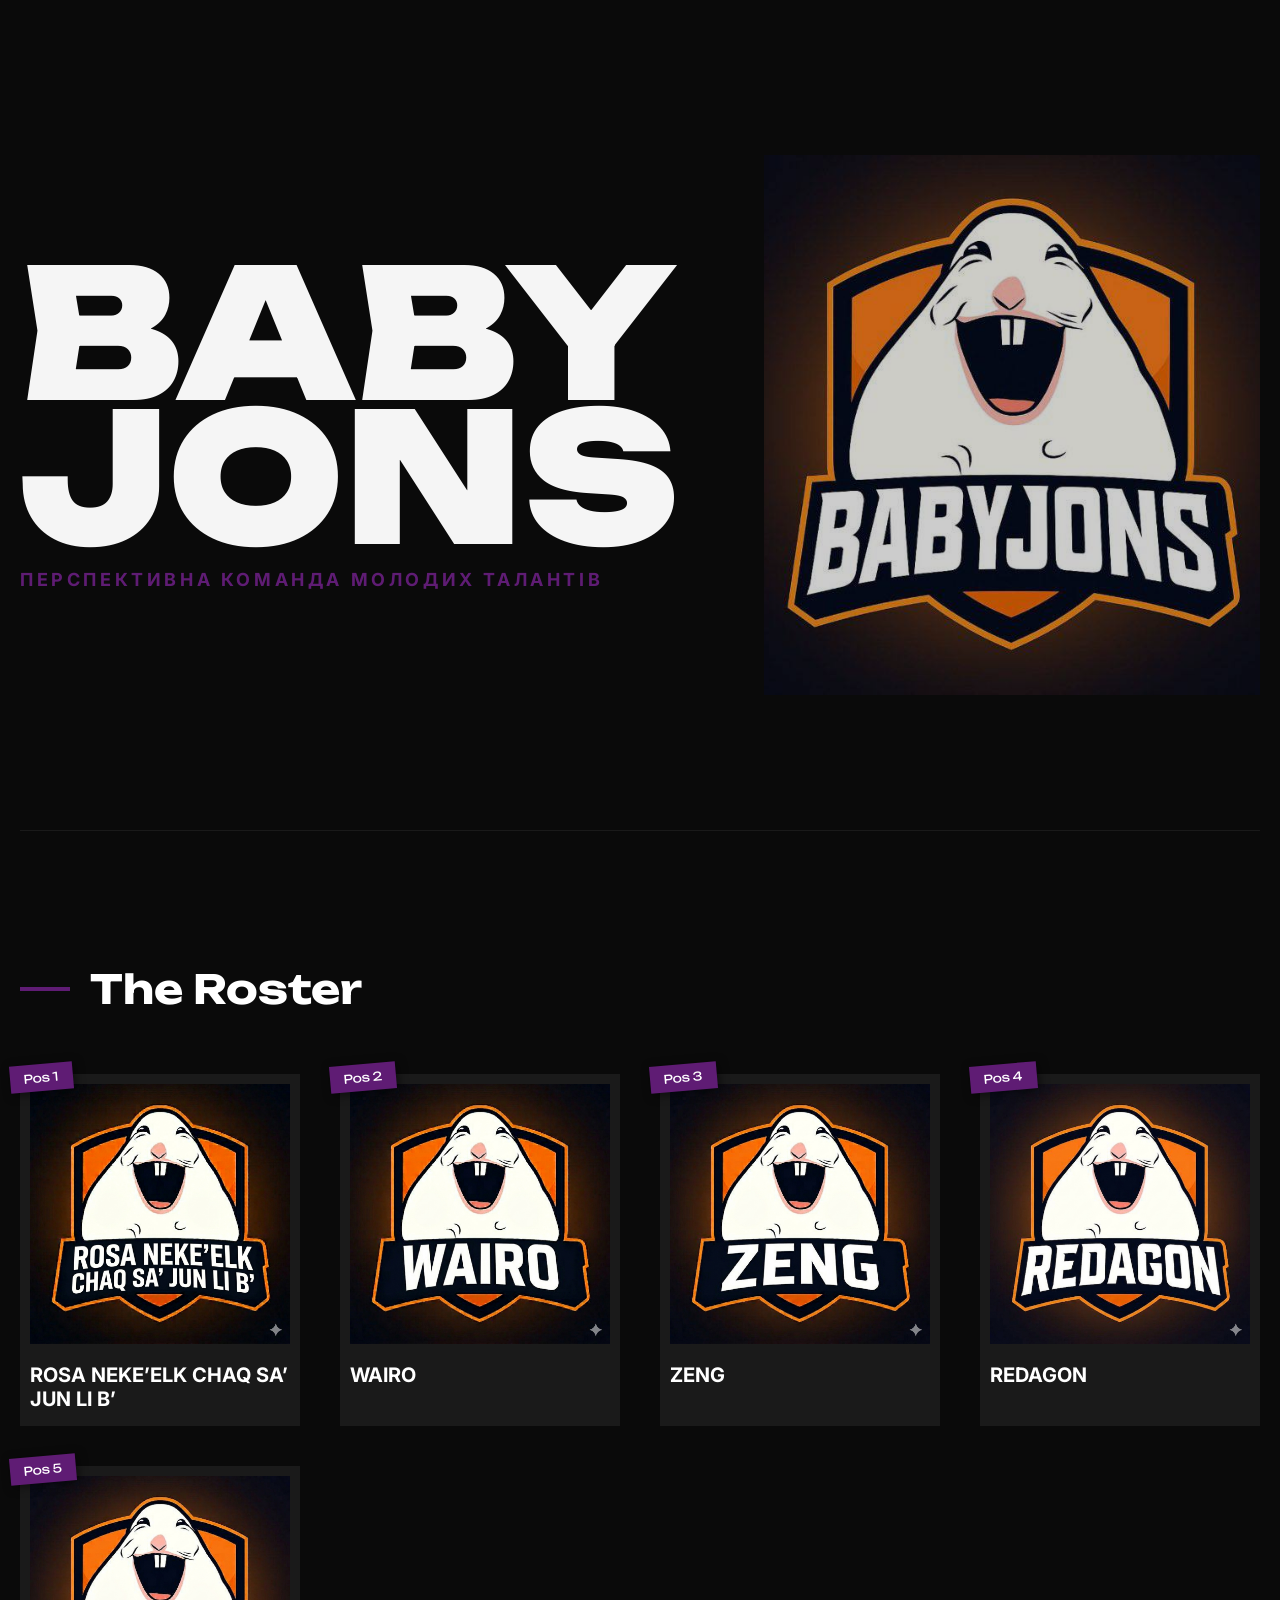
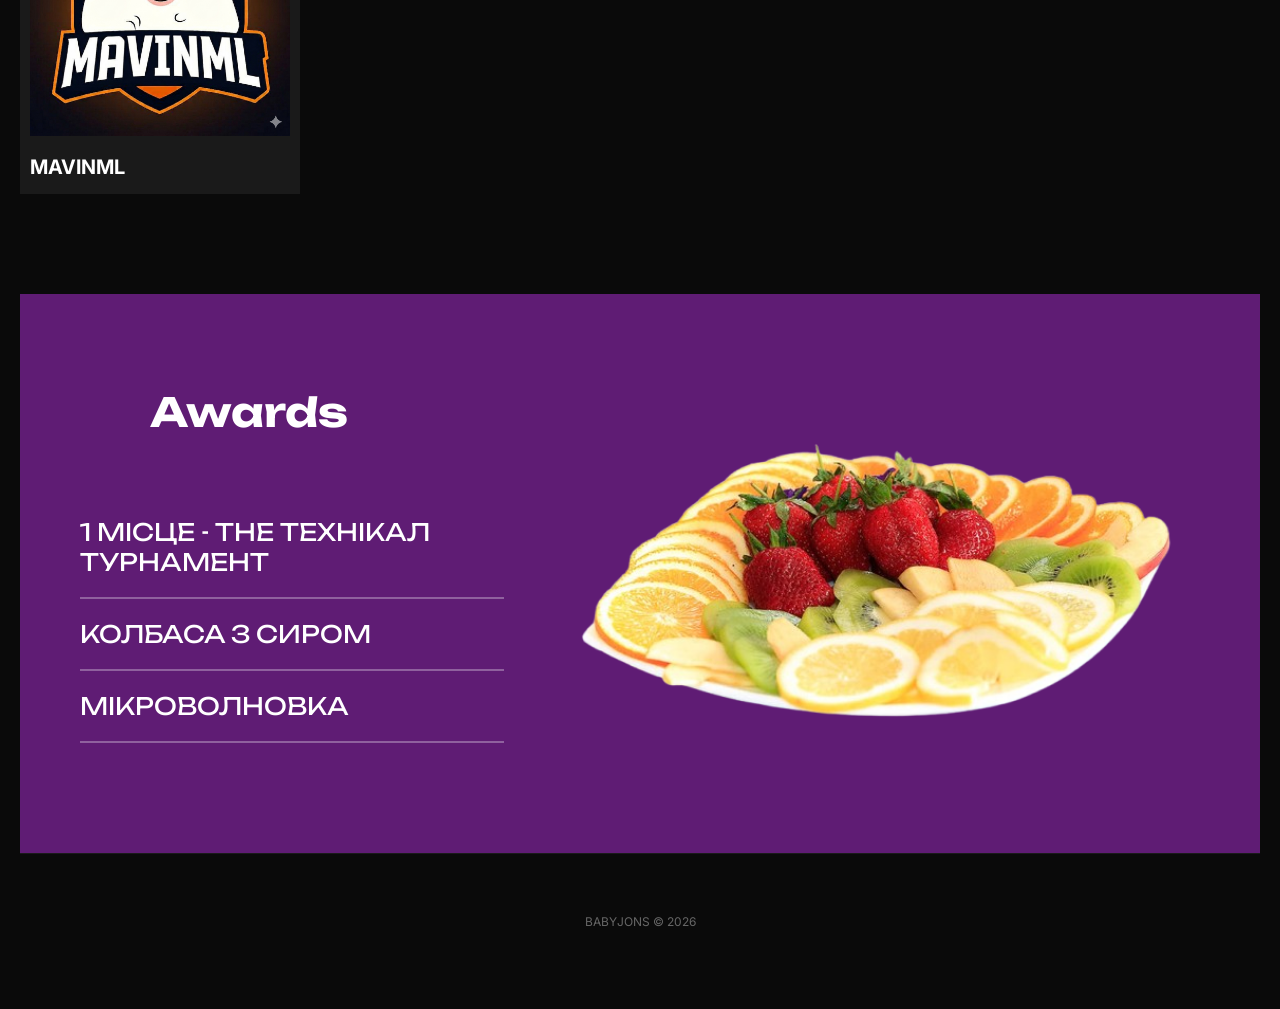
==== commit 87d0a7aa: "Update index.html" ====
--- a/index.html
+++ b/index.html
@@ -3,7 +3,7 @@
 <head>
     <meta charset="UTF-8">
     <meta name="viewport" content="width=device-width, initial-scale=1.0">
-    <title>BABYJONS | Collective</title>
+    <title>BABYJONS | Team</title>
     <style>
         @import url('https://fonts.googleapis.com/css2?family=Unbounded:wght@400;900&family=Inter:wght@300;700&display=swap');
 
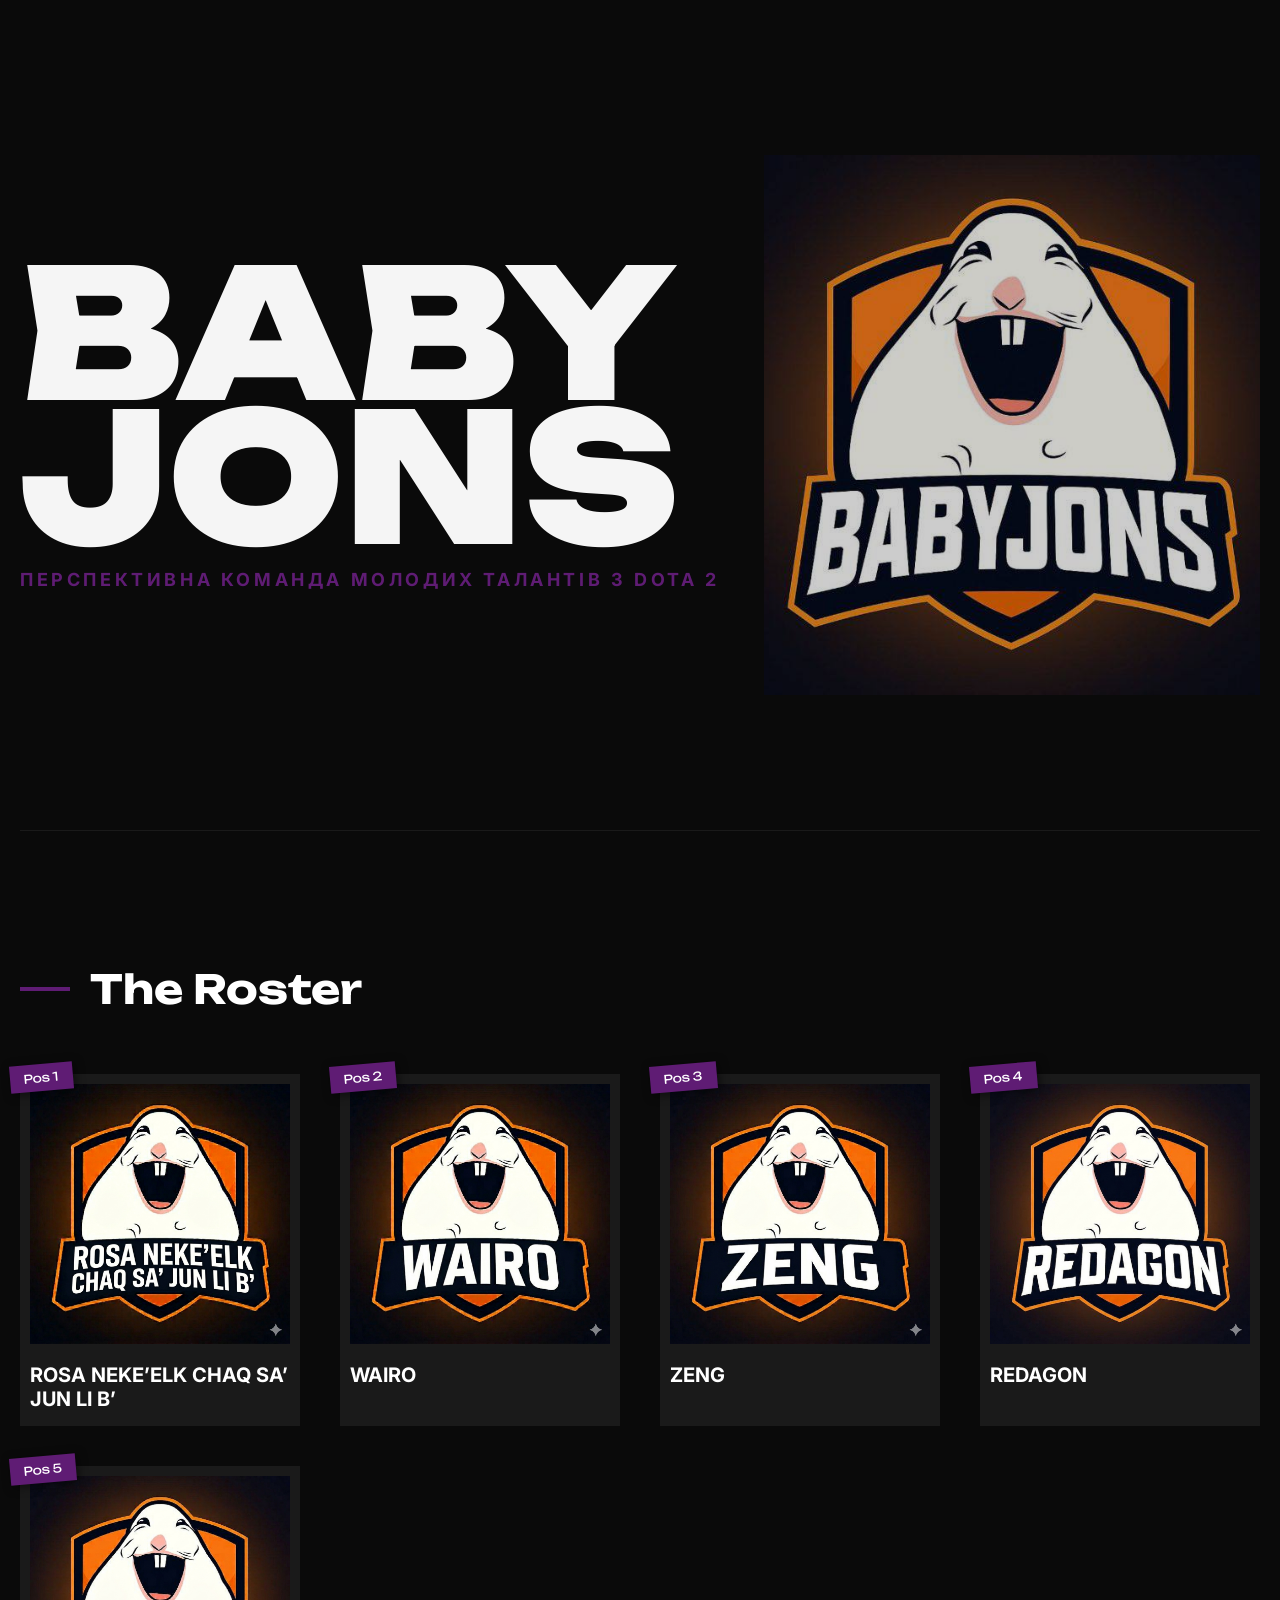
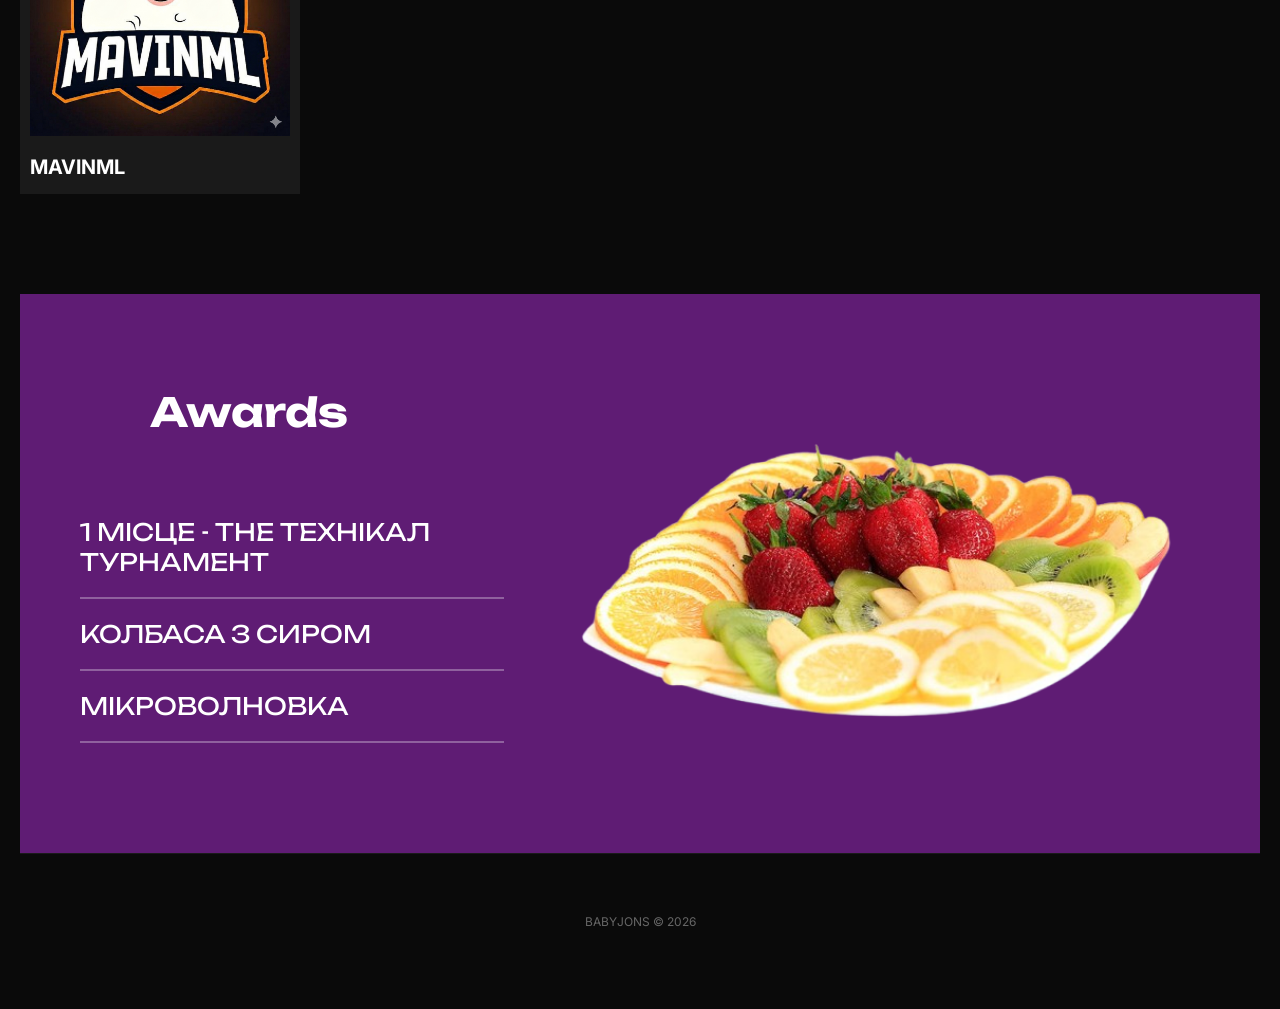
==== commit a966b21a: "Update index.html" ====
--- a/index.html
+++ b/index.html
@@ -4,6 +4,9 @@
     <meta charset="UTF-8">
     <meta name="viewport" content="width=device-width, initial-scale=1.0">
     <title>BABYJONS | Team</title>
+    <!-- Ось цей рядок додає аватарку на вкладку -->
+    <link rel="icon" type="image/jpeg" href="babyjonphotkachotka.jpg">
+    
     <style>
         @import url('https://fonts.googleapis.com/css2?family=Unbounded:wght@400;900&family=Inter:wght@300;700&display=swap');
 
@@ -199,7 +202,7 @@
     <header>
         <img src="babyjonphotkachotka.jpg" class="header-logo" alt="Main Logo">
         <h1 class="hero-title">BABY<br>JONS</h1>
-        <div class="subtitle">Перспективна команда молодих талантів</div>
+        <div class="subtitle">Перспективна команда молодих талантів з Dota 2</div>
     </header>
 
     <section>
